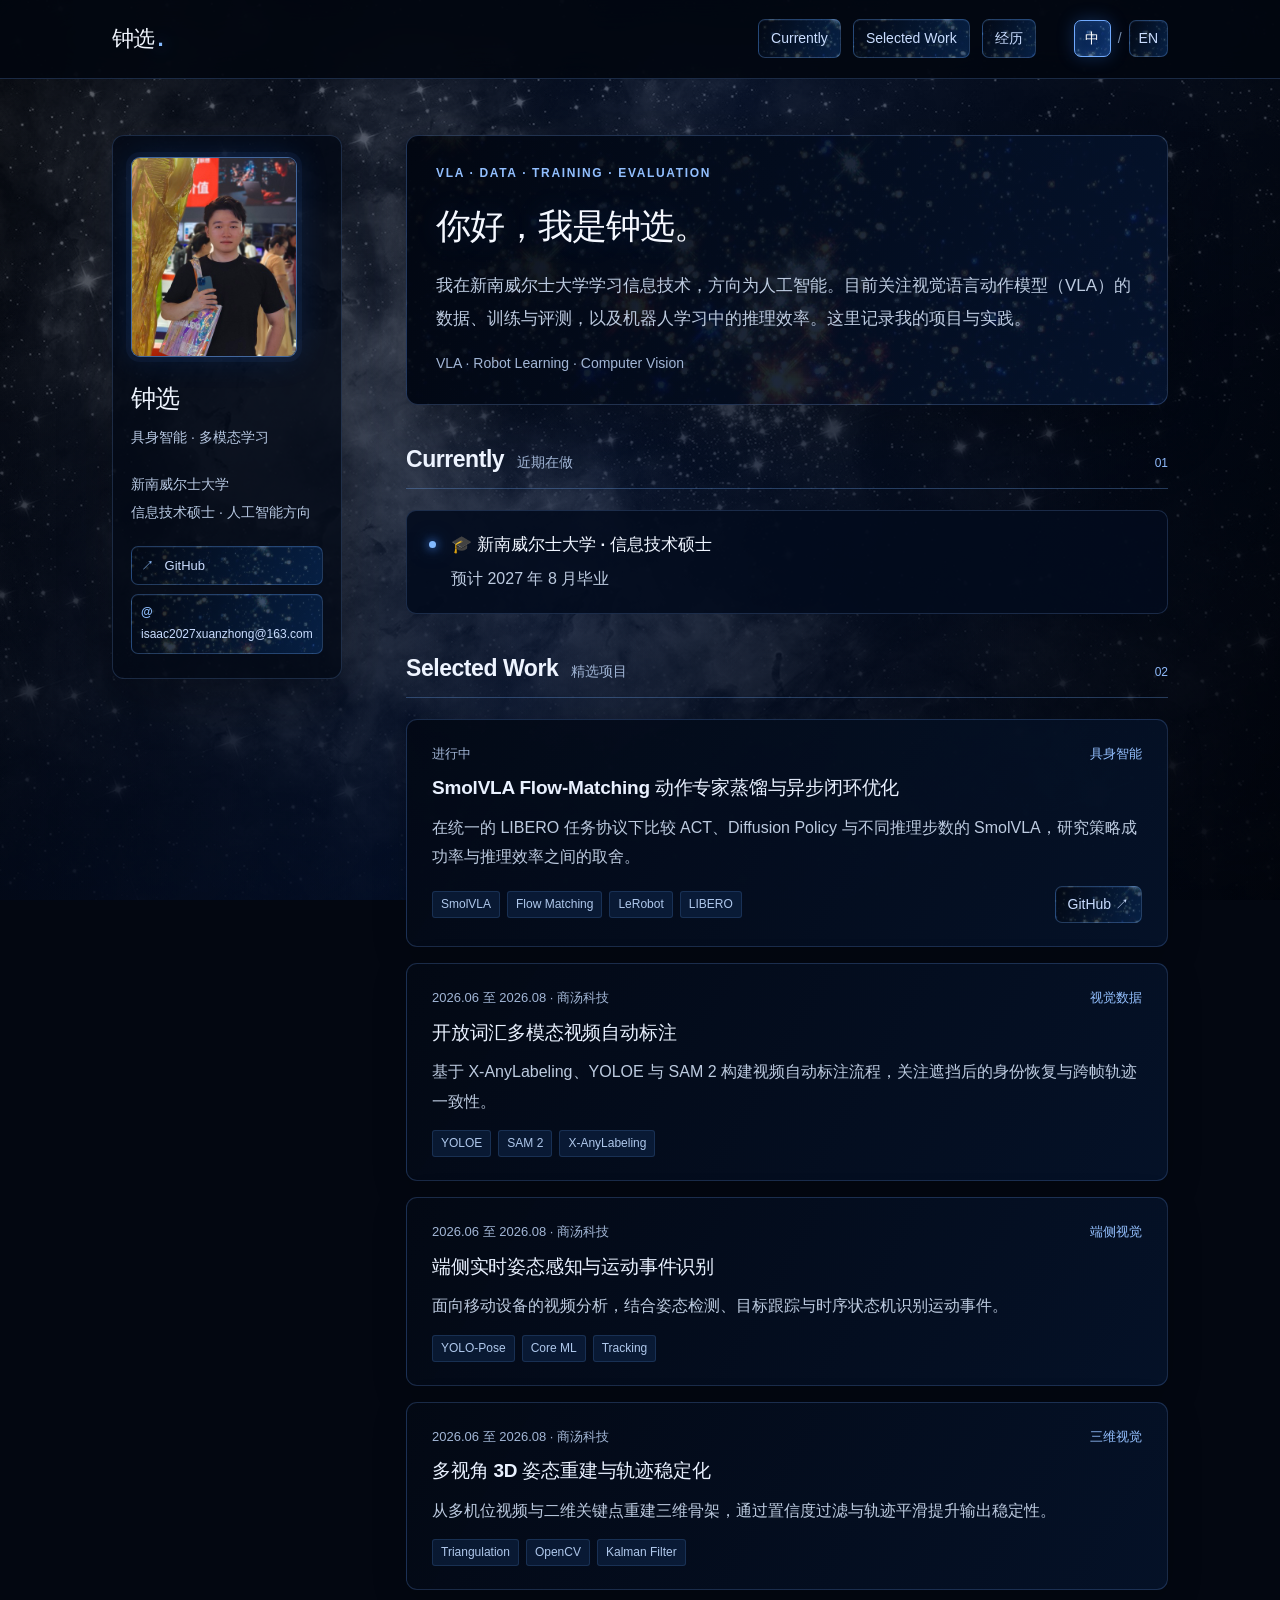
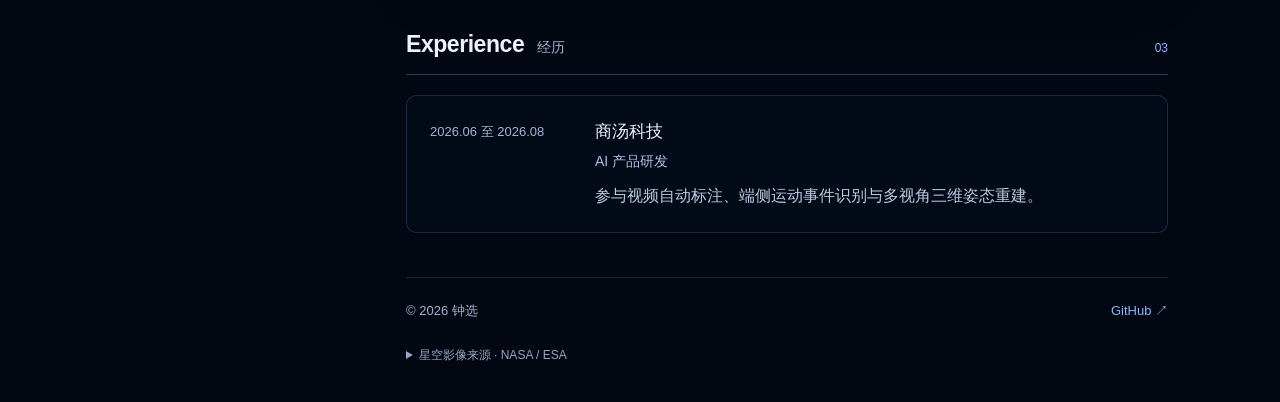
==== index.html @ eef07466 "Build bilingual personal portfolio with NASA space theme" ====
<!doctype html>
<html lang="zh-CN" data-language="zh">
<head>
  <meta charset="utf-8">
  <meta name="viewport" content="width=device-width, initial-scale=1">
  <meta name="description" content="我在新南威尔士大学学习信息技术，方向为人工智能。目前关注视觉语言动作模型（VLA）的数据、训练与评测，以及机器人学习中的推理效率。这里记录我的项目与实践。" data-zh="我在新南威尔士大学学习信息技术，方向为人工智能。目前关注视觉语言动作模型（VLA）的数据、训练与评测，以及机器人学习中的推理效率。这里记录我的项目与实践。" data-en="I study Information Technology with a focus on Artificial Intelligence at UNSW Sydney. My current interests are data, training, and evaluation for vision-language-action (VLA) models, alongside inference efficiency in robot learning. This site brings together my projects and practical work.">
  <title>钟选 · Projects</title>
  <link rel="icon" href="assets/favicon.svg" type="image/svg+xml">
  <link rel="stylesheet" href="styles.css">
  <link rel="stylesheet" href="cosmic.css">
  <meta name="theme-color" content="#030711">
  <script src="app.js" defer></script>
</head>
<body data-title-zh="钟选" data-title-en="Xuan Zhong">
  <a class="skip-link" href="#main"><span lang="zh-CN">跳转至内容</span><span lang="en">Skip to content</span></a>
  <header class="site-header"><div class="header-inner">
    <a class="wordmark" href="#about"><span lang="zh-CN">钟选</span><span lang="en">Xuan Zhong</span><span class="wordmark-dot">.</span></a>
    <nav aria-label="Main navigation">
      <a href="#currently">Currently</a><a href="#selected-work">Selected Work</a>
      <a href="#experience"><span lang="zh-CN">经历</span><span lang="en">Experience</span></a>
    </nav>
    <div class="language-switch" role="group" aria-label="Language / 语言">
      <button type="button" data-set-language="zh" aria-pressed="true">中</button><span aria-hidden="true">/</span>
      <button type="button" data-set-language="en" aria-pressed="false">EN</button>
    </div>
  </div></header>
  <div class="page-layout">
    <aside class="profile" aria-label="Profile / 个人信息">
      <div class="portrait-frame"><img class="portrait" src="assets/profile-personal.jpeg" alt="钟选 / Xuan Zhong" width="180" height="216"></div>
      <div class="profile-copy"><h2><span lang="zh-CN">钟选</span><span lang="en">Xuan Zhong</span></h2><p class="profile-role"><span lang="zh-CN">具身智能 · 多模态学习</span><span lang="en">Embodied AI · Multimodal Learning</span></p>
      <p class="profile-education"><span lang="zh-CN">新南威尔士大学</span><span lang="en">UNSW Sydney</span><span class="degree"><span lang="zh-CN">信息技术硕士 · 人工智能方向</span><span lang="en">Master of Information Technology · Artificial Intelligence</span></span></p>
      <div class="profile-links"><a href="https://github.com/jojo052"><span class="link-icon" aria-hidden="true">↗</span> GitHub</a>
      <a href="mailto:isaac2027xuanzhong@163.com"><span class="link-icon" aria-hidden="true">@</span> isaac2027xuanzhong@163.com</a></div></div>
    </aside>
    <main id="main">
      <section class="intro" id="about"><p class="eyebrow">VLA · DATA · TRAINING · EVALUATION</p>
        <h1><span lang="zh-CN">你好，我是钟选。</span><span lang="en">Hello, I'm Xuan Zhong.</span></h1>
        <p class="intro-text"><span lang="zh-CN">我在新南威尔士大学学习信息技术，方向为人工智能。目前关注视觉语言动作模型（VLA）的数据、训练与评测，以及机器人学习中的推理效率。这里记录我的项目与实践。</span><span lang="en">I study Information Technology with a focus on Artificial Intelligence at UNSW Sydney. My current interests are data, training, and evaluation for vision-language-action (VLA) models, alongside inference efficiency in robot learning. This site brings together my projects and practical work.</span></p><p class="interests">VLA · Robot Learning · Computer Vision</p>
      </section>
      <section id="currently" class="section"><div class="section-heading"><h2>Currently<span lang="zh-CN" class="heading-translation">近期在做</span></h2><span class="section-mark" aria-hidden="true">01</span></div>
        <ul class="current-list"><li><span class="current-dot" aria-hidden="true"></span><div>
          <strong class="current-title"><span lang="zh-CN">🎓 新南威尔士大学 · 信息技术硕士</span><span lang="en">🎓 Master of Information Technology @ UNSW Sydney</span></strong><p><span lang="zh-CN">预计 2027 年 8 月毕业</span><span lang="en">Graduating Aug 2027</span></p></div></li></ul>
      </section>
      <section id="selected-work" class="section"><div class="section-heading"><h2>Selected Work<span lang="zh-CN" class="heading-translation">精选项目</span></h2><span class="section-mark" aria-hidden="true">02</span></div>
        <div class="projects"><article class="project" id="smolvla-flow">
          <div class="project-meta"><span><span lang="zh-CN">进行中</span><span lang="en">Ongoing</span></span><span class="category"><span lang="zh-CN">具身智能</span><span lang="en">Embodied AI</span></span></div>
          <h3><span lang="zh-CN">SmolVLA Flow-Matching 动作专家蒸馏与异步闭环优化</span><span lang="en">SmolVLA Flow-Matching: Action Expert Distillation and Asynchronous Control</span></h3><p><span lang="zh-CN">在统一的 LIBERO 任务协议下比较 ACT、Diffusion Policy 与不同推理步数的 SmolVLA，研究策略成功率与推理效率之间的取舍。</span><span lang="en">Comparing ACT, Diffusion Policy, and SmolVLA with different inference step counts under a shared LIBERO task protocol, studying the trade-offs between policy success and inference efficiency.</span></p>
          <div class="project-bottom"><ul class="tags" aria-label="Technologies"><li>SmolVLA</li><li>Flow Matching</li><li>LeRobot</li><li>LIBERO</li></ul><a class="project-link" href="https://github.com/jojo052/smolvla-flow">GitHub <span aria-hidden="true">↗</span></a></div>
        </article>
<article class="project" id="video-annotation">
          <div class="project-meta"><span><span lang="zh-CN">2026.06 至 2026.08 · 商汤科技</span><span lang="en">Jun to Aug 2026 · SenseTime</span></span><span class="category"><span lang="zh-CN">视觉数据</span><span lang="en">Visual Data</span></span></div>
          <h3><span lang="zh-CN">开放词汇多模态视频自动标注</span><span lang="en">Open-Vocabulary Multimodal Video Annotation</span></h3><p><span lang="zh-CN">基于 X-AnyLabeling、YOLOE 与 SAM 2 构建视频自动标注流程，关注遮挡后的身份恢复与跨帧轨迹一致性。</span><span lang="en">Building a video annotation workflow with X-AnyLabeling, YOLOE, and SAM 2, with a focus on identity recovery after occlusion and consistent trajectories across frames.</span></p>
          <div class="project-bottom"><ul class="tags" aria-label="Technologies"><li>YOLOE</li><li>SAM 2</li><li>X-AnyLabeling</li></ul></div>
        </article>
<article class="project" id="on-device-vision">
          <div class="project-meta"><span><span lang="zh-CN">2026.06 至 2026.08 · 商汤科技</span><span lang="en">Jun to Aug 2026 · SenseTime</span></span><span class="category"><span lang="zh-CN">端侧视觉</span><span lang="en">On-Device Vision</span></span></div>
          <h3><span lang="zh-CN">端侧实时姿态感知与运动事件识别</span><span lang="en">Real-Time Pose Perception and Sports Event Recognition</span></h3><p><span lang="zh-CN">面向移动设备的视频分析，结合姿态检测、目标跟踪与时序状态机识别运动事件。</span><span lang="en">Video analysis on mobile devices, combining pose detection, object tracking, and temporal state machines to recognize sports events.</span></p>
          <div class="project-bottom"><ul class="tags" aria-label="Technologies"><li>YOLO-Pose</li><li>Core ML</li><li>Tracking</li></ul></div>
        </article>
<article class="project" id="multiview-pose">
          <div class="project-meta"><span><span lang="zh-CN">2026.06 至 2026.08 · 商汤科技</span><span lang="en">Jun to Aug 2026 · SenseTime</span></span><span class="category"><span lang="zh-CN">三维视觉</span><span lang="en">3D Vision</span></span></div>
          <h3><span lang="zh-CN">多视角 3D 姿态重建与轨迹稳定化</span><span lang="en">Multi-View 3D Pose Reconstruction and Trajectory Stabilization</span></h3><p><span lang="zh-CN">从多机位视频与二维关键点重建三维骨架，通过置信度过滤与轨迹平滑提升输出稳定性。</span><span lang="en">Reconstructing 3D skeletons from multi-camera video and 2D keypoints, using confidence filtering and trajectory smoothing to improve stability.</span></p>
          <div class="project-bottom"><ul class="tags" aria-label="Technologies"><li>Triangulation</li><li>OpenCV</li><li>Kalman Filter</li></ul></div>
        </article></div>
      </section>
      <section id="experience" class="section"><div class="section-heading"><h2>Experience<span lang="zh-CN" class="heading-translation">经历</span></h2><span class="section-mark" aria-hidden="true">03</span></div>
        <article class="experience-item"><p class="date"><span lang="zh-CN">2026.06 至 2026.08</span><span lang="en">Jun to Aug 2026</span></p>
      <div><h3><span lang="zh-CN">商汤科技</span><span lang="en">SenseTime</span><span class="job-role"><span lang="zh-CN">AI 产品研发</span><span lang="en">AI Product R&amp;D</span></span></h3>
      <p><span lang="zh-CN">参与视频自动标注、端侧运动事件识别与多视角三维姿态重建。</span><span lang="en">Worked on video annotation, on-device sports event recognition, and multi-view 3D pose reconstruction.</span></p></div></article>
      </section>
      <footer><span>© <span id="year">2026</span> <span lang="zh-CN">钟选</span><span lang="en">Xuan Zhong</span></span><a href="https://github.com/jojo052">GitHub <span aria-hidden="true">↗</span></a></footer>
      <details class="image-credits"><summary><span lang="zh-CN">星空影像来源</span><span lang="en">Space imagery credits</span> · NASA / ESA</summary>
        <p><a href="https://science.nasa.gov/asset/hubble/westerlund-2/">Westerlund 2</a> · NASA, ESA, the Hubble Heritage Team (STScI/AURA), A. Nota (ESA/STScI), and the Westerlund 2 Science Team.</p>
        <p><a href="https://science.nasa.gov/missions/hubble/quintuplet-cluster/">Quintuplet Cluster</a> · NASA.</p>
      </details>
    </main>
  </div>
</body>
</html>
---- styles.css ----
:root{color-scheme:light;--ink:#262b30;--muted:#68727b;--line:#e5e9ec;--accent:#267d88;--surface:#f4f7f8;--page-width:1120px;font-family:-apple-system,BlinkMacSystemFont,"Segoe UI","PingFang SC","Hiragino Sans GB","Microsoft YaHei",sans-serif;color:var(--ink);background:#fff;font-synthesis:none}
*{box-sizing:border-box}html{scroll-behavior:smooth;scroll-padding-top:110px}body{margin:0;font-size:16px;line-height:1.8}html[data-language="zh"] [lang="en"],html[data-language="en"] [lang="zh-CN"]{display:none!important}a{color:var(--accent);text-decoration:none;text-underline-offset:4px}a:hover{text-decoration:underline}a:focus-visible,button:focus-visible{outline:3px solid var(--accent);outline-offset:5px;border-radius:2px}button{font:inherit}h1,h2,h3,p{margin:0}.site-header{border-bottom:1px solid var(--line);background:#fff}.header-inner{max-width:var(--page-width);margin:auto;padding:19px 32px;display:flex;align-items:center;gap:38px}.wordmark{color:var(--ink);font-weight:720;font-size:22px;letter-spacing:-.7px;white-space:nowrap}.wordmark-dot{color:var(--accent);margin-left:3px}nav{display:flex;gap:27px;align-items:center;margin-left:auto}nav a{font-size:14px;color:#56616b}.language-switch{display:flex;align-items:center;gap:7px;font-size:14px;color:#bcc2c6}.language-switch button{background:none;border:0;padding:3px 5px;color:var(--muted);cursor:pointer}.language-switch button[aria-pressed="true"]{color:var(--accent);font-weight:750}.page-layout{max-width:var(--page-width);padding:56px 32px 0;margin:0 auto;display:grid;grid-template-columns:230px minmax(0,1fr);gap:64px}.profile{align-self:start;position:sticky;top:40px}.portrait{display:block;width:166px;height:200px;object-fit:cover;object-position:center;border-radius:5px;background:var(--surface);margin-bottom:25px}.profile h2{font-size:25px;letter-spacing:-.7px;font-weight:720;line-height:1.4}.profile-role{font-size:14px;margin-top:9px;color:#56616b}.profile-education{font-size:14px;margin-top:22px}.degree{display:block;color:var(--muted);font-size:14px;line-height:1.65;margin-top:4px;max-width:215px}.profile-links{display:flex;flex-direction:column;gap:5px;margin-top:22px}.profile-links a{font-size:14px;overflow-wrap:anywhere;color:#53626e}.link-icon{display:inline-block;width:20px;color:var(--accent);font-weight:600}.intro{padding:0 0 14px}.eyebrow{font-size:12px;letter-spacing:1.65px;color:var(--accent);font-weight:650;margin:0 0 17px}h1{font-size:35px;line-height:1.4;font-weight:720;letter-spacing:-1px}.intro-text{font-size:17px;line-height:1.95;margin-top:19px;color:#4b555e;max-width:730px}.interests{color:var(--muted);font-size:14px;margin-top:16px}.section{margin-top:37px}.section-heading{display:flex;align-items:baseline;justify-content:space-between;border-bottom:1px solid var(--line);padding-bottom:12px;gap:14px}.section-heading h2{font-size:23px;letter-spacing:-.45px;font-weight:660;line-height:1.5}.heading-translation{font-size:14px;color:var(--muted);font-weight:400;margin-left:13px;letter-spacing:0}.section-mark{font-size:12px;color:#7c8790;font-variant-numeric:tabular-nums}.current-list{list-style:none;padding:0;margin:21px 0 0}.current-list li{display:flex;gap:15px}.current-dot{width:7px;height:7px;flex-shrink:0;border-radius:50%;background:var(--accent);margin-top:11px}.current-list a{font-weight:650;font-size:17px}.current-list p{margin-top:4px;color:#59636c;font-size:16px;line-height:1.8}.project{padding:25px 0;border-bottom:1px solid var(--line)}.project:last-child{border-bottom:none;padding-bottom:0}.project-meta{display:flex;justify-content:space-between;gap:12px;font-size:13px;line-height:1.65;color:var(--muted)}.category{color:var(--accent);white-space:nowrap}.project h3{font-size:19px;line-height:1.65;font-weight:650;margin-top:8px;letter-spacing:-.2px}.project p{font-size:16px;line-height:1.85;color:#59636c;margin-top:9px}.project-bottom{display:flex;align-items:center;justify-content:space-between;gap:15px;margin-top:14px}.tags{padding:0;margin:0;list-style:none;display:flex;flex-wrap:wrap;gap:7px}.tags li{font-size:12px;line-height:1.6;padding:3px 8px;background:var(--surface);color:#586671;border-radius:3px}.project-link{font-size:14px;white-space:nowrap}.experience-item{padding-top:22px;display:grid;grid-template-columns:145px minmax(0,1fr);gap:20px}.date{font-size:13px;color:var(--muted);padding-top:3px}.experience-item h3{font-size:17px;font-weight:650}.job-role{display:block;color:#55626c;font-weight:400;font-size:14px;margin-top:1px}.experience-item p:not(.date){font-size:16px;color:#59636c;margin-top:8px}footer{border-top:1px solid var(--line);margin-top:55px;padding:21px 0 28px;display:flex;justify-content:space-between;gap:20px;font-size:13px;color:var(--muted)}.skip-link{position:absolute;top:-100px;left:16px;background:#fff;padding:10px;z-index:10}.skip-link:focus{top:10px}
@media(min-width:1400px){.page-layout{padding-top:68px}}
@media(max-width:900px){.page-layout{grid-template-columns:190px minmax(0,1fr);gap:36px;padding:40px 24px 0}.header-inner{padding:18px 24px;gap:24px}.portrait{width:150px;height:181px}nav{gap:18px}h1{font-size:30px}.profile-links a{font-size:13px}.experience-item{grid-template-columns:1fr;gap:5px}}
@media(max-width:650px){.header-inner{padding:14px 20px;gap:16px;flex-wrap:wrap}.wordmark{font-size:20px}nav{order:3;width:100%;margin:0;gap:24px}.language-switch{margin-left:auto}.page-layout{display:block;padding:29px 20px 0}.profile{position:static;display:flex;gap:20px;align-items:flex-start;border-bottom:1px solid var(--line);padding-bottom:27px;margin-bottom:31px}.portrait{width:105px;height:128px;flex-shrink:0;margin:0}.profile h2{font-size:23px}.profile-education{margin-top:10px}.profile-role{margin-top:5px}.profile-links{margin-top:11px;gap:3px}.degree{max-width:none}.eyebrow{font-size:11px;letter-spacing:1px;margin-bottom:12px}h1{font-size:29px}.intro-text{font-size:16px}.section{margin-top:29px}.section-heading h2{font-size:22px}.project-meta{flex-wrap:wrap;gap:5px 14px}.project h3{font-size:18px}.project-bottom{align-items:flex-start}.heading-translation{font-size:13px;margin-left:10px}footer{margin-top:36px}}
@media(prefers-reduced-motion:reduce){html{scroll-behavior:auto}}
---- cosmic.css ----
/* Black and blue NASA imagery theme. Structural styles remain in styles.css. */
:root {
  color-scheme: dark;
  --ink: #eff5ff;
  --muted: #a1b2ce;
  --line: rgba(123, 170, 244, .2);
  --accent: #85bbff;
  --surface: #0b1c37;
  --space-black: #030711;
  background: var(--space-black);
}
body { position: relative; isolation: isolate; min-height: 100vh; }
body::before, body::after {
  content: "";
  position: fixed;
  inset: 0;
  pointer-events: none;
  z-index: -1;
}
body::before {
  background: url("assets/nasa-westerlund-2.jpg") center 38% / cover no-repeat;
  filter: grayscale(1);
  opacity: .56;
}
body::after {
  background: linear-gradient(110deg, rgba(1, 5, 14, .36), rgba(4, 24, 66, .45) 48%, rgba(0, 3, 10, .65)),
    linear-gradient(0deg, rgba(1, 5, 14, .86), transparent 75%);
}
::selection { background: #225ca5; color: #fff; }
.site-header {
  background: rgba(2, 6, 15, .88);
  border-bottom-color: rgba(113, 167, 255, .22);
  backdrop-filter: blur(18px);
  -webkit-backdrop-filter: blur(18px);
}
.wordmark { color: #f3f7ff; }
.wordmark-dot { text-shadow: 0 0 17px #3c8fff; }
nav { gap: 12px; }
nav a, .language-switch button, .project-link, .profile-links a {
  border: 1px solid rgba(111, 171, 255, .3);
  border-radius: 7px;
  background-color: #07172d;
  background-image: linear-gradient(110deg, rgba(3, 10, 24, .86), rgba(8, 42, 90, .75)), url("assets/nasa-quintuplet.webp");
  background-size: cover, 420px auto;
  background-position: center, 50% 40%;
  box-shadow: inset 0 1px 0 rgba(150, 190, 255, .06);
  color: #caddff;
  transition: border-color .2s ease, box-shadow .2s ease, background-color .2s ease, transform .2s ease;
}
nav a { padding: 6px 12px; }
nav a:hover, .language-switch button:hover, .project-link:hover, .profile-links a:hover {
  text-decoration: none;
  border-color: #73aeff;
  color: #fff;
  background-color: #123c76;
  box-shadow: 0 0 22px rgba(37, 112, 231, .25), inset 0 0 12px rgba(93, 158, 255, .1);
  transform: translateY(-1px);
}
.language-switch { gap: 7px; color: #7990b1; }
.language-switch button { min-width: 37px; min-height: 37px; padding: 3px 9px; }
.language-switch button[aria-pressed="true"] {
  border-color: #70aaff;
  color: #fff;
  background-image: linear-gradient(110deg, rgba(12, 47, 103, .75), rgba(17, 71, 156, .65)), url("assets/nasa-quintuplet.webp");
  box-shadow: 0 0 17px rgba(55, 129, 245, .27), inset 0 0 12px rgba(116, 178, 255, .12);
}
.profile {
  background: rgba(3, 9, 22, .8);
  border: 1px solid var(--line);
  border-radius: 12px;
  padding: 21px 18px 24px;
  box-shadow: 0 16px 55px rgba(0, 0, 0, .23);
}
.portrait-frame {
  width: 166px;
  height: 200px;
  max-width: 100%;
  overflow: hidden;
  position: relative;
  margin-bottom: 24px;
  border-radius: 9px;
  border: 1px solid rgba(117, 172, 255, .55);
  box-shadow: 0 0 0 5px rgba(76, 133, 229, .07), 0 0 32px rgba(21, 101, 218, .18);
  background: #071425;
}
.portrait-frame .portrait {
  position: absolute;
  width: 185%;
  height: auto;
  max-width: none;
  left: -72%;
  top: -63%;
  margin: 0;
  border: 0;
  border-radius: 0;
}
.profile-role, .profile-education, .degree { color: #b7c8e2; }
.profile-links { gap: 9px; }
.profile-links a { display: block; padding: 7px 9px; font-size: 13px; }
.profile-links a:last-child { font-size: 12px; }
.link-icon { color: #8ebfff; }
.intro {
  padding: 27px 29px;
  border: 1px solid rgba(129, 175, 248, .24);
  border-radius: 12px;
  background: linear-gradient(110deg, rgba(2, 7, 18, .96), rgba(5, 22, 52, .84)),
    url("assets/nasa-quintuplet.webp") center / cover;
  box-shadow: 0 20px 65px rgba(0, 0, 0, .24);
}
.eyebrow { color: #92bfff; }
h1 { color: #f5f8ff; text-shadow: 0 0 30px rgba(94, 159, 255, .17); }
.intro-text, .current-list p, .project p, .experience-item p:not(.date) { color: #bdcbe0; }
.interests, .heading-translation, .section-mark, .project-meta, .date { color: #a2b6d6; }
.section-heading { border-bottom-color: rgba(118, 174, 255, .3); }
.section-heading h2 { color: #eef4ff; }
.section-mark { color: #8eb9fa; }
.current-list {
  background: rgba(3, 12, 29, .9);
  border: 1px solid var(--line);
  border-radius: 10px;
  padding: 19px 22px;
}
.current-dot { background: #83baff; box-shadow: 0 0 10px #468fff, 0 0 20px rgba(67, 140, 255, .6); }
.current-title { color: var(--ink); font-size: 17px; font-weight: 650; }
.projects { display: grid; gap: 16px; margin-top: 21px; }
.project, .project:last-child {
  padding: 23px 25px;
  border: 1px solid rgba(110, 161, 244, .22);
  border-radius: 11px;
  background: linear-gradient(120deg, rgba(3, 9, 21, .95), rgba(5, 19, 42, .91));
  box-shadow: 0 10px 35px rgba(0, 0, 0, .17);
  transition: border-color .2s ease, box-shadow .2s ease;
}
.project:hover {
  border-color: rgba(114, 174, 255, .6);
  box-shadow: 0 0 30px rgba(29, 101, 209, .12);
}
.project h3 { color: #e9f1ff; }
.category { color: #94c0ff; }
.tags li { background: rgba(26, 65, 121, .28); border: 1px solid rgba(104, 158, 240, .17); color: #afc8ec; }
.project-link { padding: 5px 12px; }
.experience-item { background: rgba(3, 11, 25, .86); padding: 21px 23px; margin-top: 20px; border: 1px solid var(--line); border-radius: 10px; }
.job-role { color: #adc3e5; }
footer { color: #a4b5cf; border-color: var(--line); margin-top: 44px; }
.image-credits { margin: -10px 0 30px; color: #94a7c5; font-size: 12px; }
.image-credits summary { cursor: pointer; padding: 5px 0; width: fit-content; }
.image-credits p { margin-top: 7px; line-height: 1.6; }
.skip-link { background: #071b39; color: #fff; }
@media (max-width: 900px) {
  .header-inner { gap: 18px; }
  nav { gap: 7px; }
  nav a { padding: 5px 8px; }
  .profile { padding: 17px 13px 20px; }
  .portrait-frame { width: 150px; height: 181px; }
  .intro { padding: 23px; }
}
@media (max-width: 650px) {
  body::before { background-position: 58% center; }
  .header-inner { gap: 12px; }
  nav { gap: 9px; flex-wrap: wrap; }
  nav a { padding: 5px 10px; }
  .profile { padding: 19px 16px; gap: 19px; }
  .portrait-frame { width: 105px; height: 128px; flex-shrink: 0; margin-bottom: 0; }
  .profile-copy { min-width: 0; }
  .profile-links a { padding: 5px 7px; }
  .intro { padding: 23px 20px; }
  .project, .project:last-child { padding: 20px; }
  .current-list { padding: 17px; }
  .experience-item { padding: 19px; }
}
@media (prefers-reduced-motion: reduce) {
  nav a, .language-switch button, .project-link, .profile-links a, .project { transition: none; transform: none; }
}
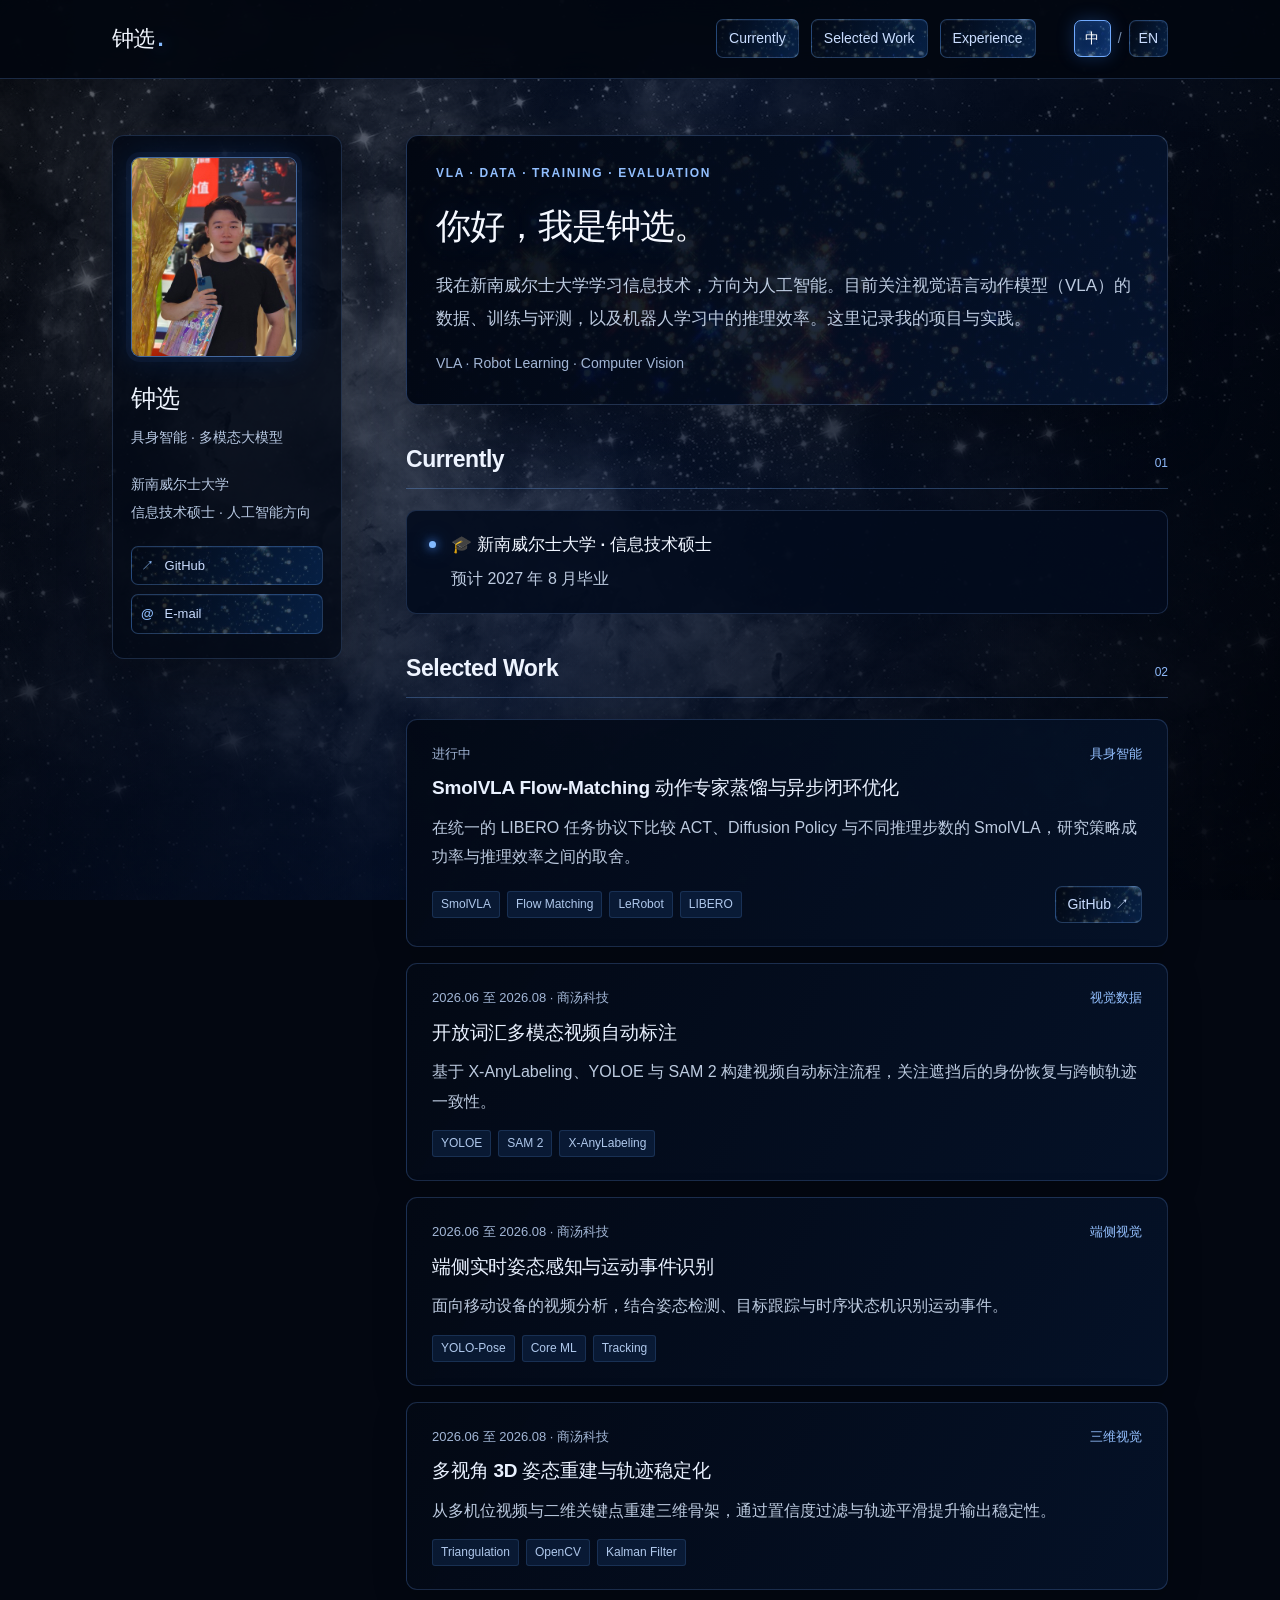
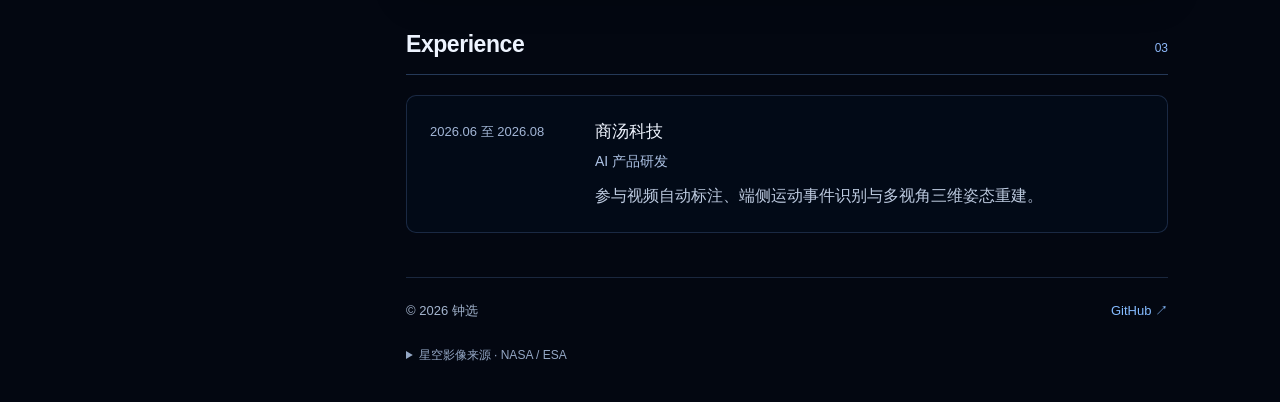
==== commit 1b0e23f1: "Add copy-email control and English-only section headings" ====
--- a/index.html
+++ b/index.html
@@ -17,7 +17,7 @@
     <a class="wordmark" href="#about"><span lang="zh-CN">钟选</span><span lang="en">Xuan Zhong</span><span class="wordmark-dot">.</span></a>
     <nav aria-label="Main navigation">
       <a href="#currently">Currently</a><a href="#selected-work">Selected Work</a>
-      <a href="#experience"><span lang="zh-CN">经历</span><span lang="en">Experience</span></a>
+      <a href="#experience">Experience</a>
     </nav>
     <div class="language-switch" role="group" aria-label="Language / 语言">
       <button type="button" data-set-language="zh" aria-pressed="true">中</button><span aria-hidden="true">/</span>
@@ -27,21 +27,22 @@
   <div class="page-layout">
     <aside class="profile" aria-label="Profile / 个人信息">
       <div class="portrait-frame"><img class="portrait" src="assets/profile-personal.jpeg" alt="钟选 / Xuan Zhong" width="180" height="216"></div>
-      <div class="profile-copy"><h2><span lang="zh-CN">钟选</span><span lang="en">Xuan Zhong</span></h2><p class="profile-role"><span lang="zh-CN">具身智能 · 多模态学习</span><span lang="en">Embodied AI · Multimodal Learning</span></p>
+      <div class="profile-copy"><h2><span lang="zh-CN">钟选</span><span lang="en">Xuan Zhong</span></h2><p class="profile-role"><span lang="zh-CN">具身智能 · 多模态大模型</span><span lang="en">Embodied AI · Multimodal Foundation Models</span></p>
       <p class="profile-education"><span lang="zh-CN">新南威尔士大学</span><span lang="en">UNSW Sydney</span><span class="degree"><span lang="zh-CN">信息技术硕士 · 人工智能方向</span><span lang="en">Master of Information Technology · Artificial Intelligence</span></span></p>
       <div class="profile-links"><a href="https://github.com/jojo052"><span class="link-icon" aria-hidden="true">↗</span> GitHub</a>
-      <a href="mailto:isaac2027xuanzhong@163.com"><span class="link-icon" aria-hidden="true">@</span> isaac2027xuanzhong@163.com</a></div></div>
+      <div class="email-control"><button type="button" class="email-copy" data-copy-email="isaac2027xuanzhong@163.com" aria-label="复制邮箱地址"><span class="link-icon" aria-hidden="true">@</span> E-mail</button>
+      <span id="email-copy-status" class="copy-status" role="status" aria-live="polite"></span></div></div></div>
     </aside>
     <main id="main">
       <section class="intro" id="about"><p class="eyebrow">VLA · DATA · TRAINING · EVALUATION</p>
         <h1><span lang="zh-CN">你好，我是钟选。</span><span lang="en">Hello, I'm Xuan Zhong.</span></h1>
         <p class="intro-text"><span lang="zh-CN">我在新南威尔士大学学习信息技术，方向为人工智能。目前关注视觉语言动作模型（VLA）的数据、训练与评测，以及机器人学习中的推理效率。这里记录我的项目与实践。</span><span lang="en">I study Information Technology with a focus on Artificial Intelligence at UNSW Sydney. My current interests are data, training, and evaluation for vision-language-action (VLA) models, alongside inference efficiency in robot learning. This site brings together my projects and practical work.</span></p><p class="interests">VLA · Robot Learning · Computer Vision</p>
       </section>
-      <section id="currently" class="section"><div class="section-heading"><h2>Currently<span lang="zh-CN" class="heading-translation">近期在做</span></h2><span class="section-mark" aria-hidden="true">01</span></div>
+      <section id="currently" class="section"><div class="section-heading"><h2>Currently</h2><span class="section-mark" aria-hidden="true">01</span></div>
         <ul class="current-list"><li><span class="current-dot" aria-hidden="true"></span><div>
           <strong class="current-title"><span lang="zh-CN">🎓 新南威尔士大学 · 信息技术硕士</span><span lang="en">🎓 Master of Information Technology @ UNSW Sydney</span></strong><p><span lang="zh-CN">预计 2027 年 8 月毕业</span><span lang="en">Graduating Aug 2027</span></p></div></li></ul>
       </section>
-      <section id="selected-work" class="section"><div class="section-heading"><h2>Selected Work<span lang="zh-CN" class="heading-translation">精选项目</span></h2><span class="section-mark" aria-hidden="true">02</span></div>
+      <section id="selected-work" class="section"><div class="section-heading"><h2>Selected Work</h2><span class="section-mark" aria-hidden="true">02</span></div>
         <div class="projects"><article class="project" id="smolvla-flow">
           <div class="project-meta"><span><span lang="zh-CN">进行中</span><span lang="en">Ongoing</span></span><span class="category"><span lang="zh-CN">具身智能</span><span lang="en">Embodied AI</span></span></div>
           <h3><span lang="zh-CN">SmolVLA Flow-Matching 动作专家蒸馏与异步闭环优化</span><span lang="en">SmolVLA Flow-Matching: Action Expert Distillation and Asynchronous Control</span></h3><p><span lang="zh-CN">在统一的 LIBERO 任务协议下比较 ACT、Diffusion Policy 与不同推理步数的 SmolVLA，研究策略成功率与推理效率之间的取舍。</span><span lang="en">Comparing ACT, Diffusion Policy, and SmolVLA with different inference step counts under a shared LIBERO task protocol, studying the trade-offs between policy success and inference efficiency.</span></p>
@@ -63,7 +64,7 @@
           <div class="project-bottom"><ul class="tags" aria-label="Technologies"><li>Triangulation</li><li>OpenCV</li><li>Kalman Filter</li></ul></div>
         </article></div>
       </section>
-      <section id="experience" class="section"><div class="section-heading"><h2>Experience<span lang="zh-CN" class="heading-translation">经历</span></h2><span class="section-mark" aria-hidden="true">03</span></div>
+      <section id="experience" class="section"><div class="section-heading"><h2>Experience</h2><span class="section-mark" aria-hidden="true">03</span></div>
         <article class="experience-item"><p class="date"><span lang="zh-CN">2026.06 至 2026.08</span><span lang="en">Jun to Aug 2026</span></p>
       <div><h3><span lang="zh-CN">商汤科技</span><span lang="en">SenseTime</span><span class="job-role"><span lang="zh-CN">AI 产品研发</span><span lang="en">AI Product R&amp;D</span></span></h3>
       <p><span lang="zh-CN">参与视频自动标注、端侧运动事件识别与多视角三维姿态重建。</span><span lang="en">Worked on video annotation, on-device sports event recognition, and multi-view 3D pose reconstruction.</span></p></div></article>
--- a/cosmic.css
+++ b/cosmic.css
@@ -36,7 +36,7 @@
 .wordmark { color: #f3f7ff; }
 .wordmark-dot { text-shadow: 0 0 17px #3c8fff; }
 nav { gap: 12px; }
-nav a, .language-switch button, .project-link, .profile-links a {
+nav a, .language-switch button, .project-link, .profile-links a, .email-copy {
   border: 1px solid rgba(111, 171, 255, .3);
   border-radius: 7px;
   background-color: #07172d;
@@ -48,7 +48,7 @@
   transition: border-color .2s ease, box-shadow .2s ease, background-color .2s ease, transform .2s ease;
 }
 nav a { padding: 6px 12px; }
-nav a:hover, .language-switch button:hover, .project-link:hover, .profile-links a:hover {
+nav a:hover, .language-switch button:hover, .project-link:hover, .profile-links a:hover, .email-copy:hover {
   text-decoration: none;
   border-color: #73aeff;
   color: #fff;
@@ -96,8 +96,27 @@
 }
 .profile-role, .profile-education, .degree { color: #b7c8e2; }
 .profile-links { gap: 9px; }
-.profile-links a { display: block; padding: 7px 9px; font-size: 13px; }
-.profile-links a:last-child { font-size: 12px; }
+.profile-links a, .email-copy { display: block; padding: 7px 9px; font-size: 13px; }
+.email-control { position: relative; }
+.email-copy { width: 100%; text-align: left; cursor: pointer; line-height: 1.8; }
+.email-copy:disabled { cursor: wait; }
+.copy-status {
+  position: absolute;
+  top: calc(100% + 7px);
+  left: 0;
+  z-index: 2;
+  max-width: 100%;
+  padding: 4px 9px;
+  border: 1px solid var(--line);
+  border-radius: 5px;
+  background: #091a34;
+  color: #d4e6ff;
+  font-size: 12px;
+  line-height: 1.6;
+  box-shadow: 0 4px 15px rgba(0, 0, 0, .3);
+  pointer-events: none;
+}
+.copy-status:empty { display: none; }
 .link-icon { color: #8ebfff; }
 .intro {
   padding: 27px 29px;
@@ -162,12 +181,12 @@
   .profile { padding: 19px 16px; gap: 19px; }
   .portrait-frame { width: 105px; height: 128px; flex-shrink: 0; margin-bottom: 0; }
   .profile-copy { min-width: 0; }
-  .profile-links a { padding: 5px 7px; }
+  .profile-links a, .email-copy { padding: 5px 7px; }
   .intro { padding: 23px 20px; }
   .project, .project:last-child { padding: 20px; }
   .current-list { padding: 17px; }
   .experience-item { padding: 19px; }
 }
 @media (prefers-reduced-motion: reduce) {
-  nav a, .language-switch button, .project-link, .profile-links a, .project { transition: none; transform: none; }
+  nav a, .language-switch button, .project-link, .profile-links a, .email-copy, .project { transition: none; transform: none; }
 }
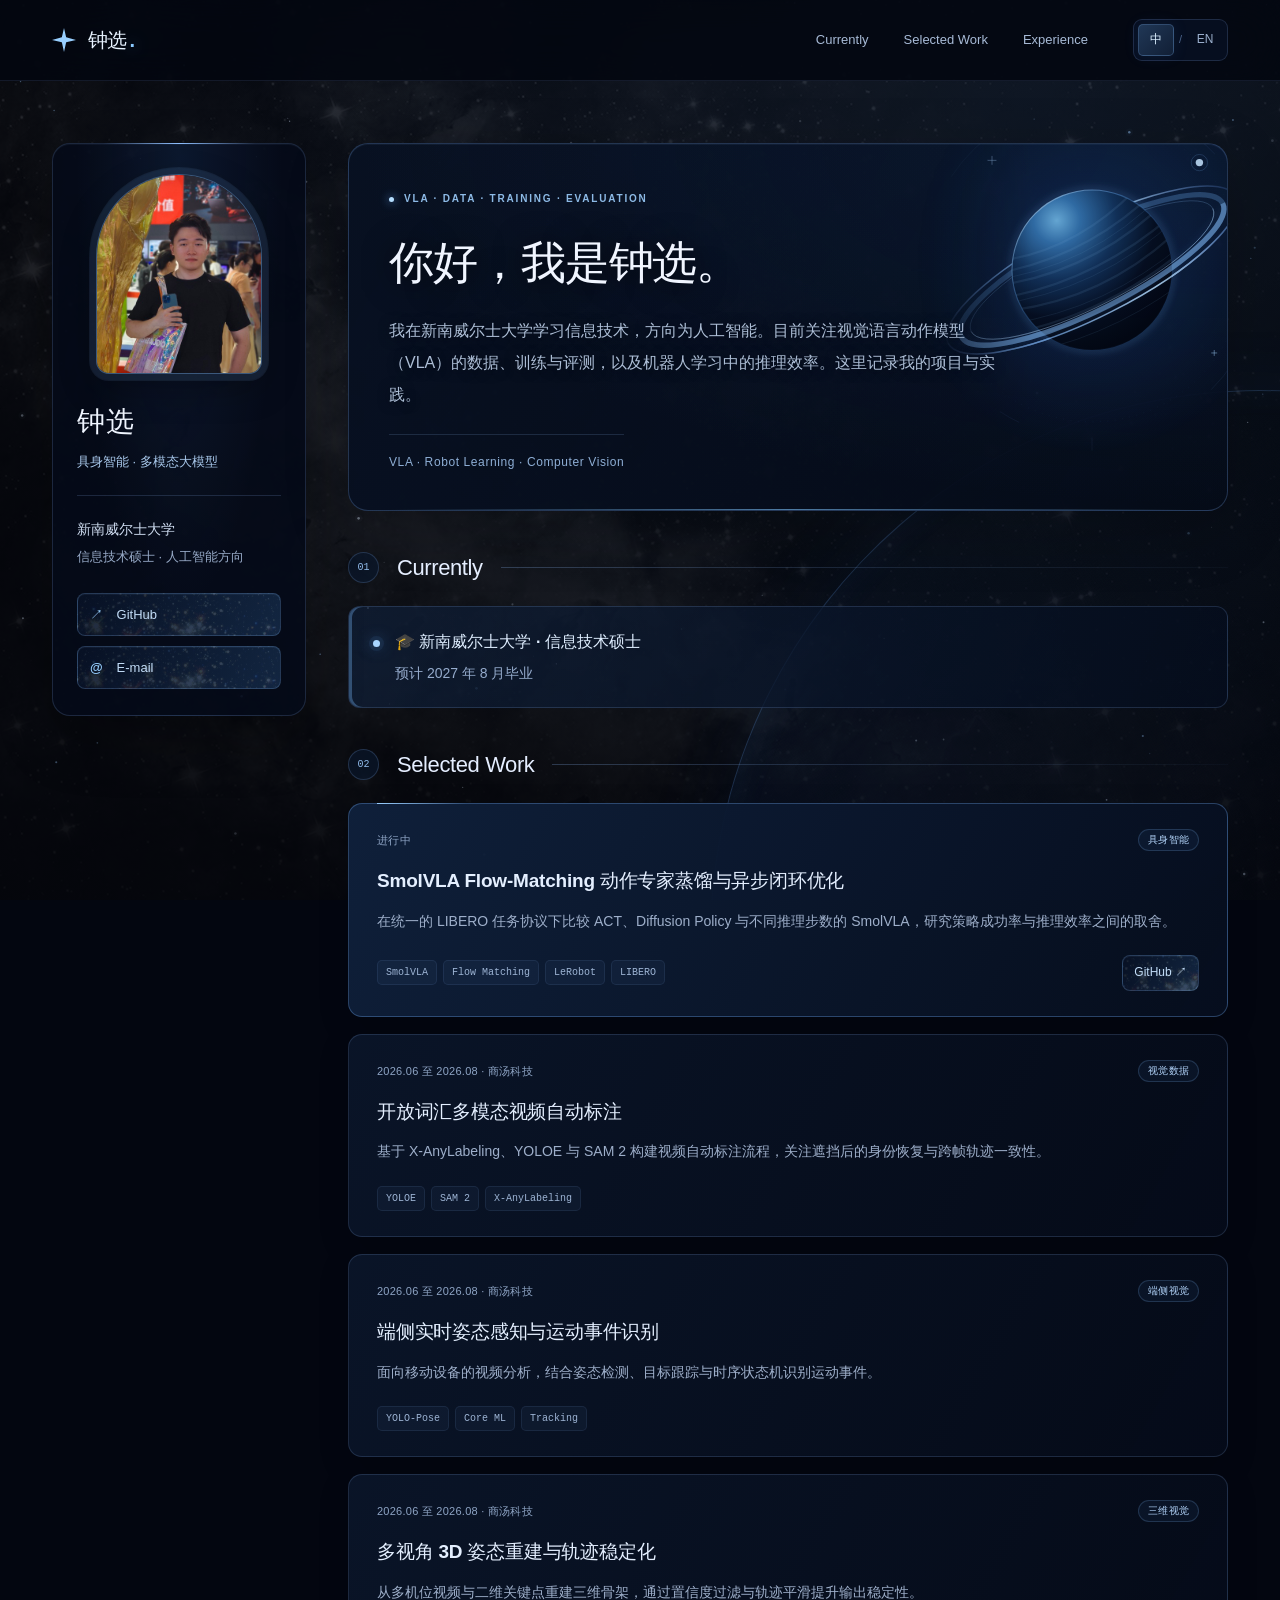
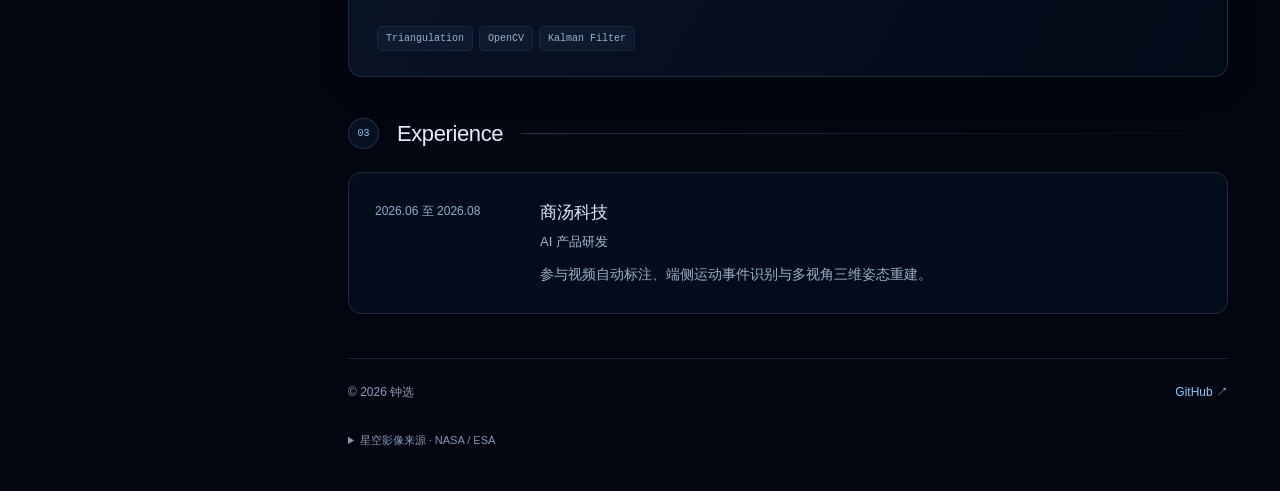
==== commit 9114ed1b: "Refresh portfolio with celestial visuals and adaptive starfield" ====
--- a/index.html
+++ b/index.html
@@ -8,10 +8,16 @@
   <link rel="icon" href="assets/favicon.svg" type="image/svg+xml">
   <link rel="stylesheet" href="styles.css">
   <link rel="stylesheet" href="cosmic.css">
-  <meta name="theme-color" content="#030711">
+  <meta name="theme-color" content="#030610">
   <script src="app.js" defer></script>
+  <script src="space.js" defer></script>
 </head>
 <body data-title-zh="钟选" data-title-en="Xuan Zhong">
+  <div class="space-scene" aria-hidden="true">
+    <div class="nebula"></div>
+    <canvas id="starfield"></canvas>
+    <div class="celestial-horizon"></div>
+  </div>
   <a class="skip-link" href="#main"><span lang="zh-CN">跳转至内容</span><span lang="en">Skip to content</span></a>
   <header class="site-header"><div class="header-inner">
     <a class="wordmark" href="#about"><span lang="zh-CN">钟选</span><span lang="en">Xuan Zhong</span><span class="wordmark-dot">.</span></a>
@@ -34,7 +40,9 @@
       <span id="email-copy-status" class="copy-status" role="status" aria-live="polite"></span></div></div></div>
     </aside>
     <main id="main">
-      <section class="intro" id="about"><p class="eyebrow">VLA · DATA · TRAINING · EVALUATION</p>
+      <section class="intro" id="about">
+        <div class="orbital-visual" aria-hidden="true"><img src="assets/orbital-planet.svg" alt="" width="540" height="540"></div>
+        <p class="eyebrow">VLA · DATA · TRAINING · EVALUATION</p>
         <h1><span lang="zh-CN">你好，我是钟选。</span><span lang="en">Hello, I'm Xuan Zhong.</span></h1>
         <p class="intro-text"><span lang="zh-CN">我在新南威尔士大学学习信息技术，方向为人工智能。目前关注视觉语言动作模型（VLA）的数据、训练与评测，以及机器人学习中的推理效率。这里记录我的项目与实践。</span><span lang="en">I study Information Technology with a focus on Artificial Intelligence at UNSW Sydney. My current interests are data, training, and evaluation for vision-language-action (VLA) models, alongside inference efficiency in robot learning. This site brings together my projects and practical work.</span></p><p class="interests">VLA · Robot Learning · Computer Vision</p>
       </section>
--- a/cosmic.css
+++ b/cosmic.css
@@ -1,192 +1,213 @@
-/* Black and blue NASA imagery theme. Structural styles remain in styles.css. */
+/* Celestial presentation layer. Content and core layout live in their original files. */
 :root {
   color-scheme: dark;
-  --ink: #eff5ff;
-  --muted: #a1b2ce;
-  --line: rgba(123, 170, 244, .2);
-  --accent: #85bbff;
-  --surface: #0b1c37;
-  --space-black: #030711;
+  --ink: #eaf2ff;
+  --muted: #9cacc7;
+  --line: rgba(139, 177, 235, .18);
+  --accent: #92caff;
+  --surface: #0d1931;
+  --space-black: #030610;
+  --page-width: 1240px;
   background: var(--space-black);
 }
 body { position: relative; isolation: isolate; min-height: 100vh; }
-body::before, body::after {
-  content: "";
-  position: fixed;
-  inset: 0;
-  pointer-events: none;
-  z-index: -1;
-}
-body::before {
-  background: url("assets/nasa-westerlund-2.jpg") center 38% / cover no-repeat;
-  filter: grayscale(1);
-  opacity: .56;
-}
-body::after {
-  background: linear-gradient(110deg, rgba(1, 5, 14, .36), rgba(4, 24, 66, .45) 48%, rgba(0, 3, 10, .65)),
-    linear-gradient(0deg, rgba(1, 5, 14, .86), transparent 75%);
-}
-::selection { background: #225ca5; color: #fff; }
+::selection { background: #2c5890; color: #fff; }
+.space-scene { position: fixed; inset: 0; overflow: hidden; pointer-events: none; z-index: -1; background: radial-gradient(ellipse at 80% 10%, #0a1932, #030610 70%); }
+.nebula {
+  position: absolute; inset: -5%; filter: grayscale(1); opacity: .48;
+  background: radial-gradient(ellipse at 78% 8%, rgba(28, 67, 131, .24), transparent 53%),
+    linear-gradient(180deg, rgba(3, 6, 16, .68), rgba(3, 6, 16, .93)),
+    url("assets/nasa-westerlund-2.jpg") center 30% / cover;
+}
+#starfield { display: block; position: absolute; inset: 0; width: 100%; height: 100%; opacity: .85; }
+.celestial-horizon {
+  position: absolute; width: min(1100px, 115vw); height: 1100px; right: -530px; top: 390px;
+  border: 1px solid rgba(106, 171, 253, .2); border-radius: 50%;
+  background: radial-gradient(ellipse at 0 25%, rgba(28, 61, 117, .17), transparent 55%);
+  box-shadow: -9px -6px 80px rgba(48, 97, 189, .06), inset 6px 4px 34px rgba(72, 130, 219, .045);
+  transform: rotate(-24deg);
+}
 .site-header {
-  background: rgba(2, 6, 15, .88);
-  border-bottom-color: rgba(113, 167, 255, .22);
-  backdrop-filter: blur(18px);
-  -webkit-backdrop-filter: blur(18px);
-}
-.wordmark { color: #f3f7ff; }
-.wordmark-dot { text-shadow: 0 0 17px #3c8fff; }
-nav { gap: 12px; }
-nav a, .language-switch button, .project-link, .profile-links a, .email-copy {
-  border: 1px solid rgba(111, 171, 255, .3);
-  border-radius: 7px;
-  background-color: #07172d;
-  background-image: linear-gradient(110deg, rgba(3, 10, 24, .86), rgba(8, 42, 90, .75)), url("assets/nasa-quintuplet.webp");
-  background-size: cover, 420px auto;
-  background-position: center, 50% 40%;
-  box-shadow: inset 0 1px 0 rgba(150, 190, 255, .06);
-  color: #caddff;
-  transition: border-color .2s ease, box-shadow .2s ease, background-color .2s ease, transform .2s ease;
-}
-nav a { padding: 6px 12px; }
-nav a:hover, .language-switch button:hover, .project-link:hover, .profile-links a:hover, .email-copy:hover {
-  text-decoration: none;
-  border-color: #73aeff;
-  color: #fff;
-  background-color: #123c76;
-  box-shadow: 0 0 22px rgba(37, 112, 231, .25), inset 0 0 12px rgba(93, 158, 255, .1);
-  transform: translateY(-1px);
-}
-.language-switch { gap: 7px; color: #7990b1; }
-.language-switch button { min-width: 37px; min-height: 37px; padding: 3px 9px; }
-.language-switch button[aria-pressed="true"] {
-  border-color: #70aaff;
-  color: #fff;
-  background-image: linear-gradient(110deg, rgba(12, 47, 103, .75), rgba(17, 71, 156, .65)), url("assets/nasa-quintuplet.webp");
-  box-shadow: 0 0 17px rgba(55, 129, 245, .27), inset 0 0 12px rgba(116, 178, 255, .12);
-}
+  position: sticky; top: 0; z-index: 10;
+  background: rgba(3, 6, 16, .84); border-bottom: 1px solid rgba(129, 167, 225, .12);
+  backdrop-filter: blur(20px); -webkit-backdrop-filter: blur(20px);
+}
+.header-inner { min-height: 80px; padding: 16px 32px; gap: 32px; }
+.wordmark { color: #e8f3ff; display: inline-flex; align-items: center; gap: 9px; font-size: 20px; }
+.wordmark::before {
+  content: ""; width: 24px; height: 24px; display: block; margin-right: 3px;
+  background: #98cfff; clip-path: polygon(50% 0, 59% 39%, 100% 50%, 59% 59%, 50% 100%, 41% 59%, 0 50%, 41% 39%);
+}
+.wordmark-dot { margin-left: -6px; color: #8bcaff; text-shadow: 0 0 16px #549dff; }
+nav { gap: 9px; }
+nav a { border: 1px solid transparent; border-radius: 7px; padding: 7px 12px; font-size: 13px; color: #a8bbd7; transition: color .2s, background .2s, border-color .2s; }
+nav a:hover { text-decoration: none; color: #eaf6ff; background: rgba(98, 150, 223, .08); border-color: var(--line); }
+.language-switch { gap: 5px; padding: 4px; border: 1px solid var(--line); border-radius: 9px; background: rgba(8, 17, 35, .8); }
+.language-switch > span { color: #4c658c; font-size: 11px; }
+.language-switch button { min-width: 36px; min-height: 32px; border: 1px solid transparent; border-radius: 5px; color: #9bb0ce; font-size: 12px; transition: background .2s, color .2s; }
+.language-switch button:hover { color: #e3f3ff; background: #152644; }
+.language-switch button[aria-pressed="true"] { border-color: rgba(130, 188, 255, .26); color: #dcf0ff; background: linear-gradient(135deg, #203756, #111f36); box-shadow: 0 0 16px rgba(75, 142, 238, .1); }
+.page-layout { grid-template-columns: 254px minmax(0, 1fr); gap: 42px; padding: 62px 32px 0; }
+main { min-width: 0; }
 .profile {
-  background: rgba(3, 9, 22, .8);
-  border: 1px solid var(--line);
-  border-radius: 12px;
-  padding: 21px 18px 24px;
-  box-shadow: 0 16px 55px rgba(0, 0, 0, .23);
-}
+  top: 110px; padding: 30px 24px 26px; border: 1px solid var(--line); border-radius: 18px;
+  background: radial-gradient(ellipse at 50% 0, rgba(49, 96, 161, .16), transparent 58%), rgba(5, 11, 25, .9);
+  box-shadow: 0 24px 60px rgba(0, 0, 0, .2), inset 0 1px 0 rgba(155, 195, 255, .05);
+}
+.profile::before { content: ""; position: absolute; top: -1px; left: 20%; right: 20%; height: 1px; background: linear-gradient(90deg, transparent, #8ebfff, transparent); }
 .portrait-frame {
-  width: 166px;
-  height: 200px;
-  max-width: 100%;
-  overflow: hidden;
-  position: relative;
-  margin-bottom: 24px;
-  border-radius: 9px;
-  border: 1px solid rgba(117, 172, 255, .55);
-  box-shadow: 0 0 0 5px rgba(76, 133, 229, .07), 0 0 32px rgba(21, 101, 218, .18);
-  background: #071425;
-}
-.portrait-frame .portrait {
-  position: absolute;
-  width: 185%;
-  height: auto;
-  max-width: none;
-  left: -72%;
-  top: -63%;
-  margin: 0;
-  border: 0;
-  border-radius: 0;
-}
-.profile-role, .profile-education, .degree { color: #b7c8e2; }
-.profile-links { gap: 9px; }
-.profile-links a, .email-copy { display: block; padding: 7px 9px; font-size: 13px; }
+  width: 166px; height: 200px; max-width: 100%; position: relative; overflow: hidden;
+  margin: 0 auto 28px; border-radius: 90px 90px 14px 14px; border: 1px solid rgba(132, 182, 240, .4);
+  background: #0a192e; box-shadow: 0 0 0 6px rgba(75, 126, 190, .04), 0 0 0 7px rgba(130, 174, 233, .1), 0 12px 36px rgba(0, 0, 0, .3);
+}
+.portrait-frame::after { content: ""; position: absolute; inset: 0; border-radius: inherit; box-shadow: inset 0 0 22px rgba(4, 12, 31, .15); pointer-events: none; }
+.portrait-frame .portrait { position: absolute; width: 185%; height: auto; max-width: none; left: -72%; top: -63%; margin: 0; border: 0; border-radius: 0; }
+.profile h2 { color: #f0f6ff; font-size: 28px; letter-spacing: .5px; }
+.profile-role { color: #a9c9ec; font-size: 13px; line-height: 1.9; }
+.profile-education { color: #d0def2; padding-top: 21px; margin-top: 20px; border-top: 1px solid var(--line); }
+.degree { color: #97aac7; font-size: 13px; }
+.profile-links { gap: 10px; margin-top: 25px; }
+.profile-links a, .email-copy, .project-link {
+  position: relative; border: 1px solid rgba(130, 178, 237, .24); border-radius: 8px;
+  background: linear-gradient(115deg, rgba(8, 18, 39, .91), rgba(22, 45, 77, .83)), url("assets/nasa-quintuplet.webp") 40% 45% / 280px auto;
+  color: #c2dcf7; box-shadow: inset 0 1px 0 rgba(179, 218, 255, .05);
+  transition: border-color .22s, box-shadow .22s, transform .22s;
+}
+.profile-links a, .email-copy { display: block; padding: 9px 12px; font-size: 13px; line-height: 1.8; }
+.profile-links a:hover, .email-copy:hover, .project-link:hover { text-decoration: none; border-color: #80b8ef; box-shadow: 0 0 22px rgba(69, 137, 229, .18), inset 0 1px 0 rgba(179, 218, 255, .1); transform: translateY(-2px); color: #fff; }
+.link-icon { width: 23px; color: #97cfff; }
 .email-control { position: relative; }
-.email-copy { width: 100%; text-align: left; cursor: pointer; line-height: 1.8; }
+.email-copy { width: 100%; text-align: left; cursor: pointer; }
 .email-copy:disabled { cursor: wait; }
-.copy-status {
-  position: absolute;
-  top: calc(100% + 7px);
-  left: 0;
-  z-index: 2;
-  max-width: 100%;
-  padding: 4px 9px;
-  border: 1px solid var(--line);
-  border-radius: 5px;
-  background: #091a34;
-  color: #d4e6ff;
-  font-size: 12px;
-  line-height: 1.6;
-  box-shadow: 0 4px 15px rgba(0, 0, 0, .3);
-  pointer-events: none;
-}
+.copy-status { position: absolute; top: calc(100% + 7px); left: 0; z-index: 2; max-width: 100%; padding: 5px 9px; border: 1px solid var(--line); border-radius: 6px; background: #0c1d36; color: #d4e6ff; font-size: 12px; line-height: 1.6; box-shadow: 0 4px 15px rgba(0, 0, 0, .3); pointer-events: none; }
 .copy-status:empty { display: none; }
-.link-icon { color: #8ebfff; }
 .intro {
-  padding: 27px 29px;
-  border: 1px solid rgba(129, 175, 248, .24);
-  border-radius: 12px;
-  background: linear-gradient(110deg, rgba(2, 7, 18, .96), rgba(5, 22, 52, .84)),
-    url("assets/nasa-quintuplet.webp") center / cover;
-  box-shadow: 0 20px 65px rgba(0, 0, 0, .24);
-}
-.eyebrow { color: #92bfff; }
-h1 { color: #f5f8ff; text-shadow: 0 0 30px rgba(94, 159, 255, .17); }
-.intro-text, .current-list p, .project p, .experience-item p:not(.date) { color: #bdcbe0; }
-.interests, .heading-translation, .section-mark, .project-meta, .date { color: #a2b6d6; }
-.section-heading { border-bottom-color: rgba(118, 174, 255, .3); }
-.section-heading h2 { color: #eef4ff; }
-.section-mark { color: #8eb9fa; }
-.current-list {
-  background: rgba(3, 12, 29, .9);
-  border: 1px solid var(--line);
-  border-radius: 10px;
-  padding: 19px 22px;
-}
-.current-dot { background: #83baff; box-shadow: 0 0 10px #468fff, 0 0 20px rgba(67, 140, 255, .6); }
-.current-title { color: var(--ink); font-size: 17px; font-weight: 650; }
-.projects { display: grid; gap: 16px; margin-top: 21px; }
-.project, .project:last-child {
-  padding: 23px 25px;
-  border: 1px solid rgba(110, 161, 244, .22);
-  border-radius: 11px;
-  background: linear-gradient(120deg, rgba(3, 9, 21, .95), rgba(5, 19, 42, .91));
-  box-shadow: 0 10px 35px rgba(0, 0, 0, .17);
-  transition: border-color .2s ease, box-shadow .2s ease;
-}
-.project:hover {
-  border-color: rgba(114, 174, 255, .6);
-  box-shadow: 0 0 30px rgba(29, 101, 209, .12);
-}
-.project h3 { color: #e9f1ff; }
-.category { color: #94c0ff; }
-.tags li { background: rgba(26, 65, 121, .28); border: 1px solid rgba(104, 158, 240, .17); color: #afc8ec; }
-.project-link { padding: 5px 12px; }
-.experience-item { background: rgba(3, 11, 25, .86); padding: 21px 23px; margin-top: 20px; border: 1px solid var(--line); border-radius: 10px; }
-.job-role { color: #adc3e5; }
-footer { color: #a4b5cf; border-color: var(--line); margin-top: 44px; }
-.image-credits { margin: -10px 0 30px; color: #94a7c5; font-size: 12px; }
+  position: relative; isolation: isolate; overflow: hidden; padding: 46px 40px 36px; min-height: 363px;
+  border: 1px solid rgba(124, 174, 244, .24); border-radius: 20px;
+  background: radial-gradient(ellipse at 100% 0, rgba(27, 60, 111, .23), transparent 70%), linear-gradient(120deg, rgba(8, 17, 34, .98), rgba(5, 11, 24, .92));
+  box-shadow: 0 18px 65px rgba(0, 0, 0, .2), inset 0 1px 0 rgba(151, 192, 247, .06);
+}
+.intro::after { content: ""; position: absolute; z-index: -1; left: 40px; right: 40px; bottom: 0; height: 1px; background: linear-gradient(90deg, transparent, rgba(125, 196, 255, .6), transparent); }
+.orbital-visual { position: absolute; width: 400px; height: 400px; right: -65px; top: -74px; z-index: -1; opacity: .85; pointer-events: none; mask-image: linear-gradient(90deg, transparent, #000 35%); }
+.orbital-visual img { display: block; width: 100%; height: 100%; animation: orbit-float 22s ease-in-out infinite; }
+.eyebrow { display: flex; align-items: center; gap: 10px; position: relative; max-width: 80%; color: #8dbae6; font-size: 10px; letter-spacing: 1.8px; margin: 0 0 25px; }
+.eyebrow::before { content: ""; flex-shrink: 0; width: 5px; height: 5px; border-radius: 50%; background: #b5deff; box-shadow: 0 0 10px #64aaff; }
+h1 { position: relative; max-width: 84%; font-size: clamp(32px, 3.5vw, 46px); color: #f0f5ff; line-height: 1.3; letter-spacing: -1.1px; font-weight: 680; text-shadow: 0 2px 30px rgba(0, 0, 0, .8); }
+.intro-text { position: relative; max-width: 610px; color: #adbed6; font-size: 16px; line-height: 2; margin-top: 24px; text-shadow: 0 1px 12px #040a16; }
+.interests { position: relative; width: fit-content; padding-top: 17px; margin-top: 23px; border-top: 1px solid rgba(121, 162, 218, .19); font-size: 12px; color: #8eaed5; letter-spacing: .6px; }
+.section { margin-top: 40px; }
+.section-heading { position: relative; align-items: center; gap: 18px; border: 0; padding-bottom: 0; }
+.section-heading::after { content: ""; height: 1px; flex: 1; background: linear-gradient(90deg, rgba(140, 184, 248, .26), rgba(140, 184, 248, .03)); }
+.section-heading h2 { font-size: 22px; font-weight: 540; color: #e5eeff; letter-spacing: -.4px; }
+.section-mark { order: -1; display: grid; place-items: center; width: 31px; height: 31px; flex-shrink: 0; border: 1px solid rgba(134, 181, 244, .2); border-radius: 50%; font: 10px ui-monospace, SFMono-Regular, Menlo, monospace; color: #91bcec; background: rgba(10, 24, 45, .65); }
+.current-list { padding: 21px 24px; margin-top: 22px; border: 1px solid var(--line); border-radius: 12px; background: linear-gradient(110deg, rgba(16, 33, 60, .65), rgba(5, 13, 29, .85)); box-shadow: inset 3px 0 0 rgba(117, 180, 245, .35); }
+.current-list li { align-items: flex-start; gap: 15px; }
+.current-dot { margin-top: 12px; background: #a9d6ff; box-shadow: 0 0 0 4px rgba(105, 179, 245, .08), 0 0 15px rgba(89, 162, 255, .65); }
+.current-title { font-size: 16px; font-weight: 580; color: #dfeeff; }
+.current-list p { color: #96accd; font-size: 14px; }
+.projects { display: grid; gap: 17px; margin-top: 22px; }
+.project, .project:last-child { position: relative; isolation: isolate; padding: 25px 28px; border: 1px solid var(--line); border-radius: 14px; background: linear-gradient(120deg, rgba(10, 21, 41, .96), rgba(5, 11, 25, .94)); box-shadow: 0 10px 32px rgba(0, 0, 0, .14); transition: border-color .25s, transform .25s, box-shadow .25s; }
+.project::before { content: ""; position: absolute; inset: 0; border-radius: inherit; background: radial-gradient(ellipse at 100% 0, rgba(59, 108, 180, .17), transparent 65%); z-index: -1; opacity: 0; transition: opacity .25s; pointer-events: none; }
+.project:first-child { border-color: rgba(113, 171, 243, .33); background: linear-gradient(120deg, rgba(15, 32, 59, .98), rgba(6, 14, 30, .94)); }
+.project:first-child::after { content: ""; position: absolute; height: 1px; top: -1px; left: 28px; width: 90px; background: linear-gradient(90deg, #98ceff, transparent); }
+.project:hover { border-color: rgba(131, 188, 255, .52); transform: translateY(-3px); box-shadow: 0 16px 38px rgba(0, 0, 0, .25), 0 0 25px rgba(48, 106, 187, .07); }
+.project:hover::before { opacity: 1; }
+.project-meta { color: #8ea4c4; font-size: 11px; letter-spacing: .25px; align-items: center; }
+.category { color: #b0d1f7; border: 1px solid rgba(126, 178, 238, .2); border-radius: 20px; background: rgba(57, 111, 180, .09); padding: 2px 9px; font-size: 10px; }
+.project h3 { color: #e4efff; font-size: 19px; margin-top: 14px; line-height: 1.65; font-weight: 580; }
+.project p { color: #9eafca; font-size: 14px; line-height: 1.95; margin-top: 11px; }
+.project-bottom { gap: 14px; margin-top: 20px; }
+.tags { gap: 6px; }
+.tags li { background: rgba(111, 152, 215, .06); border: 1px solid rgba(139, 177, 232, .1); color: #9db4d4; border-radius: 5px; padding: 3px 8px; font: 10px/1.7 ui-monospace, SFMono-Regular, Menlo, monospace; }
+.project-link { padding: 6px 11px; font-size: 12px; }
+.experience-item { grid-template-columns: 145px minmax(0, 1fr); gap: 20px; margin-top: 22px; padding: 25px 26px; border: 1px solid var(--line); border-radius: 14px; background: rgba(6, 15, 31, .88); }
+.date { color: #93accf; font-size: 12px; }
+.experience-item h3 { color: #e1ecfc; font-size: 17px; }
+.job-role { color: #a4b9d5; font-size: 13px; }
+.experience-item p:not(.date) { color: #9eafca; font-size: 14px; line-height: 1.9; }
+footer { border-color: var(--line); margin-top: 44px; padding: 23px 0; color: #8a9fbe; font-size: 12px; }
+.image-credits { margin: 0 0 35px; color: #8197b8; font-size: 11px; }
 .image-credits summary { cursor: pointer; padding: 5px 0; width: fit-content; }
-.image-credits p { margin-top: 7px; line-height: 1.6; }
-.skip-link { background: #071b39; color: #fff; }
-@media (max-width: 900px) {
-  .header-inner { gap: 18px; }
-  nav { gap: 7px; }
-  nav a { padding: 5px 8px; }
-  .profile { padding: 17px 13px 20px; }
-  .portrait-frame { width: 150px; height: 181px; }
-  .intro { padding: 23px; }
+.image-credits summary:hover { color: #c5dfff; }
+.image-credits p { margin-top: 7px; line-height: 1.7; }
+.skip-link { background: #0b2344; color: #fff; z-index: 20; }
+:is(a, button, summary):focus-visible { outline: 2px solid #a6d8ff; outline-offset: 5px; }
+@keyframes orbit-float { 0%, 100% { transform: translateY(0) rotate(-3deg); } 50% { transform: translateY(9px) rotate(3deg); } }
+@media (min-width: 1400px) { .page-layout { padding-top: 68px; } }
+@media (max-width: 1050px) {
+  .page-layout { grid-template-columns: 220px minmax(0, 1fr); gap: 30px; padding: 42px 26px 0; }
+  .profile { padding: 25px 19px; }
+  .profile h2 { font-size: 25px; }
+  .intro { padding: 35px 30px 30px; }
+  .orbital-visual { right: -175px; opacity: .6; }
+  .eyebrow { font-size: 9px; letter-spacing: 1.2px; max-width: 100%; }
+  .experience-item { grid-template-columns: 1fr; gap: 7px; }
+}
+@media (max-width: 760px) {
+  .header-inner { padding: 15px 22px; gap: 16px; flex-wrap: wrap; }
+  nav { order: 3; width: 100%; margin: 0; gap: 10px; }
+  nav a { padding: 5px 9px; font-size: 12px; }
+  .language-switch { margin-left: auto; }
+  .page-layout { grid-template-columns: 190px minmax(0, 1fr); gap: 22px; padding: 32px 22px 0; }
+  .profile { top: 148px; padding: 20px 16px; }
+  .portrait-frame { width: 145px; height: 175px; }
+  .intro { padding: 29px 25px; }
+  h1 { max-width: 100%; font-size: 32px; }
+  .intro-text { font-size: 15px; }
+  .eyebrow { font-size: 9px; letter-spacing: 1px; }
+  .section-heading { gap: 12px; }
+  .section-heading h2 { font-size: 21px; }
+  .project, .project:last-child { padding: 22px; }
+  .project-bottom { flex-wrap: wrap; }
+  .current-list { padding: 18px; }
+  .current-title { font-size: 15px; }
+  html { scroll-padding-top: 155px; }
 }
 @media (max-width: 650px) {
-  body::before { background-position: 58% center; }
-  .header-inner { gap: 12px; }
-  nav { gap: 9px; flex-wrap: wrap; }
-  nav a { padding: 5px 10px; }
-  .profile { padding: 19px 16px; gap: 19px; }
-  .portrait-frame { width: 105px; height: 128px; flex-shrink: 0; margin-bottom: 0; }
-  .profile-copy { min-width: 0; }
-  .profile-links a, .email-copy { padding: 5px 7px; }
-  .intro { padding: 23px 20px; }
-  .project, .project:last-child { padding: 20px; }
-  .current-list { padding: 17px; }
-  .experience-item { padding: 19px; }
+  .header-inner { gap: 10px; padding: 12px 20px; }
+  .wordmark { font-size: 19px; }
+  .wordmark::before { width: 20px; height: 20px; }
+  nav { justify-content: space-between; gap: 4px; }
+  nav a { padding: 4px 5px; }
+  .page-layout { display: block; padding: 27px 20px 0; }
+  .profile { position: relative; top: auto; display: flex; gap: 22px; align-items: flex-start; padding: 24px 20px; margin-bottom: 25px; border-radius: 15px; }
+  .portrait-frame { width: 105px; height: 128px; flex-shrink: 0; margin: 5px 0 0; border-radius: 60px 60px 10px 10px; }
+  .profile-copy { min-width: 0; flex: 1; }
+  .profile h2 { font-size: 24px; }
+  .profile-role { font-size: 12px; margin-top: 7px; }
+  .profile-education { font-size: 13px; margin-top: 13px; padding-top: 13px; }
+  .degree { font-size: 12px; }
+  .profile-links { margin-top: 15px; gap: 8px; }
+  .profile-links a, .email-copy { padding: 7px 10px; font-size: 12px; }
+  .intro { padding: 32px 25px 26px; min-height: 350px; border-radius: 16px; }
+  .orbital-visual { width: 320px; height: 320px; top: -70px; right: -160px; opacity: .57; }
+  .eyebrow { max-width: 100%; font-size: 8px; letter-spacing: 1.05px; gap: 8px; margin-bottom: 25px; }
+  h1 { font-size: 32px; letter-spacing: -.8px; }
+  .intro-text { font-size: 15px; line-height: 1.95; margin-top: 20px; }
+  .interests { font-size: 11px; letter-spacing: .25px; margin-top: 20px; }
+  .section { margin-top: 32px; }
+  .current-list { padding: 20px 18px; }
+  .project h3 { font-size: 18px; }
+  .project-meta { font-size: 11px; }
+  .project p { font-size: 14px; }
+  .project-bottom { gap: 15px; }
+  .tags li { font-size: 10px; }
+  .experience-item { padding: 22px; }
+  .celestial-horizon { right: -300px; top: 480px; width: 650px; height: 650px; }
+}
+@media (max-width: 370px) {
+  .page-layout { padding-inline: 14px; }
+  .header-inner { padding-inline: 14px; }
+  .profile { padding: 20px 15px; gap: 16px; }
+  .portrait-frame { width: 86px; height: 104px; }
+  .profile h2 { font-size: 22px; }
+  .intro { padding-inline: 21px; }
+  .eyebrow { letter-spacing: .6px; }
+}
+@media (min-width: 651px) and (max-height: 800px) {
+  .profile { position: relative; top: auto; }
 }
 @media (prefers-reduced-motion: reduce) {
-  nav a, .language-switch button, .project-link, .profile-links a, .email-copy, .project { transition: none; transform: none; }
-}
+  *, *::before, *::after { animation: none !important; transition: none !important; }
+  .project:hover, .profile-links a:hover, .email-copy:hover, .project-link:hover { transform: none; }
+}
